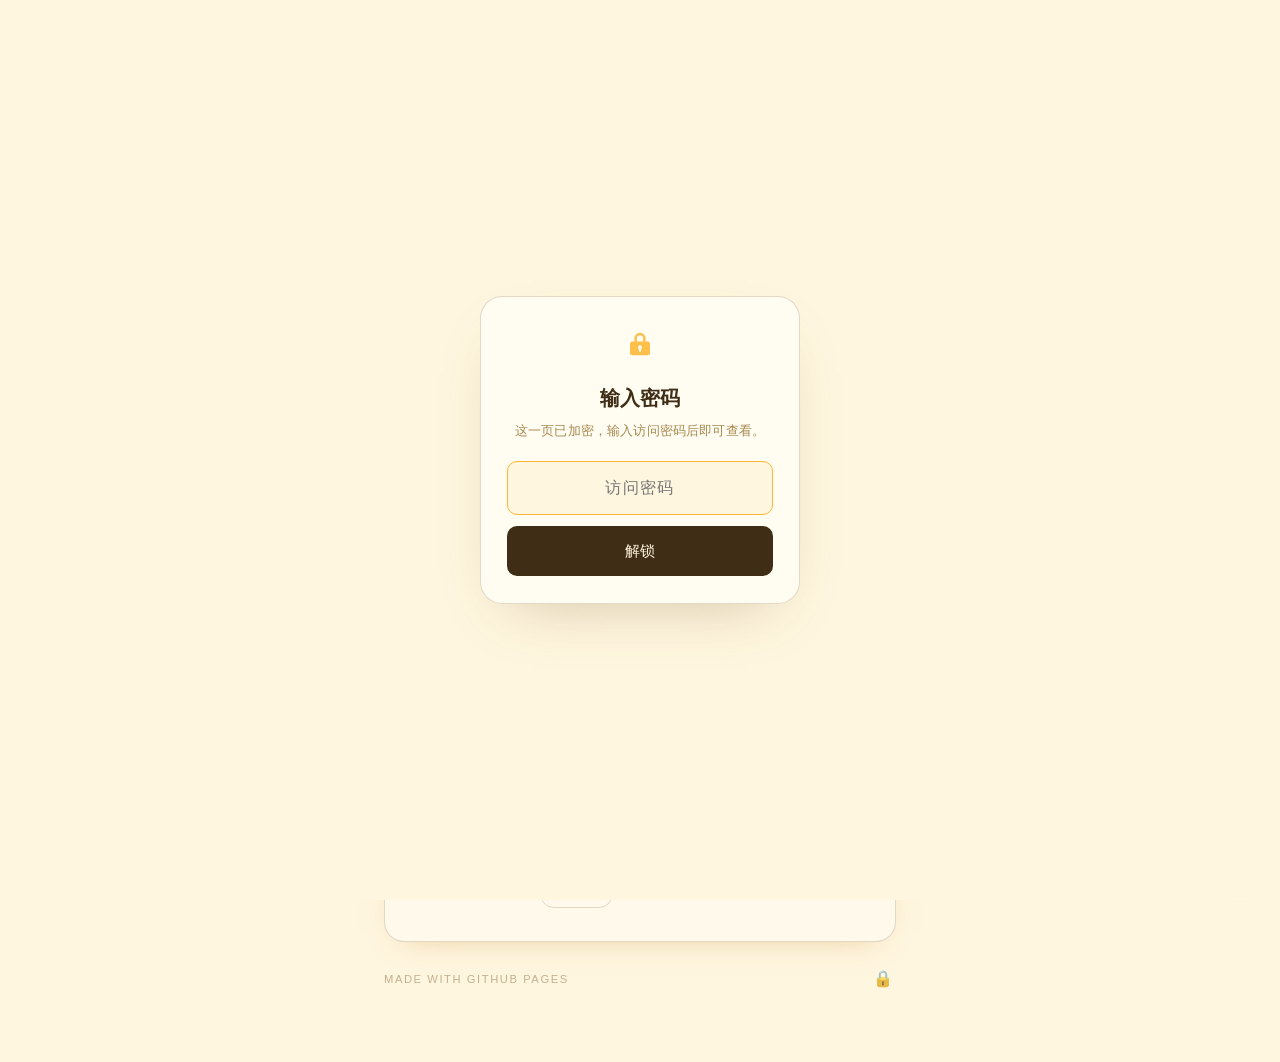
==== milkdragon/index.html @ 5ecb8a27 "页脚签名行加🔒重新上锁按钮" ====
<!doctype html>
<html lang="zh-CN">
<head>
<meta charset="utf-8">
<meta name="viewport" content="width=device-width, initial-scale=1, viewport-fit=cover">
<title>加载中…</title>
<meta name="theme-color" content="#fff1cf">
<meta name="description" content="">
<meta property="og:type" content="website">
<meta property="og:title" content="秋日手记">
<meta property="og:description" content="一些照片，一段声音，和一封写给你的短信。">
<meta property="og:image" content="assets/piggy.jpg">
<meta name="twitter:card" content="summary_large_image">
<link rel="icon" type="image/png" href="assets/favicon.png">
<link rel="stylesheet" href="css/style.css">
</head>
<body>
  <div class="boot-loader" id="bootLoader" aria-hidden="true"><i></i><i></i><i></i></div>

<div class="progress" aria-hidden="true"><i id="progressBar"></i></div>

<article id="app">
  <header class="hero" id="hero">
    <div class="hero__scrim" aria-hidden="true"></div>
    <div class="hero__inner">
      <p class="hero__kicker" id="heroKicker"></p>
      <h1 class="hero__title" id="heroTitle"></h1>
      <p class="hero__sub" id="heroSub"></p>
      <p class="hero__meta" id="heroMeta"></p>
    </div>
    <div class="hero-wave" aria-hidden="true">
      <svg viewBox="0 0 1440 44" preserveAspectRatio="none">
        <path d="M0,22 C240,44 480,0 720,22 C960,44 1200,0 1440,22 L1440,44 L0,44 Z"/>
      </svg>
    </div>
  </header>

  <main class="prose" id="content"></main>

  <footer class="footer">
    <div class="qrbox" id="qrbox" hidden>
      <img id="qrImg" alt="本页二维码" width="132" height="132" loading="lazy">
      <div class="qrbox__text">
        <strong>扫码打开这一页 ✨</strong>
        <span id="qrNote">手机相机对着二维码扫一下即可。</span>
        <button class="copybtn" id="copyBtn" type="button">复制链接</button>
      </div>
    </div>
    <p class="footer__note" id="footerNote"></p>
    <p class="footer__sig">Made with GitHub Pages
      <button class="relock" id="relockBtn" type="button" title="重新上锁" aria-label="重新上锁">🔒</button>
    </p>
  </footer>
</article>

<div class="lightbox" id="lightbox" hidden>
  <button class="lightbox__close" id="lbClose" type="button" aria-label="关闭">×</button>
  <img id="lbImg" alt="">
  <p id="lbCap"></p>
</div>

<button class="to-top" id="toTop" type="button" aria-label="回到顶部">
  <svg viewBox="0 0 24 24" aria-hidden="true">
    <path d="M6 14l6-6 6 6" fill="none" stroke="currentColor" stroke-width="3"
          stroke-linecap="round" stroke-linejoin="round"/>
  </svg>
</button>

<div class="toast" id="toast" hidden></div>

<div class="lock" id="lock" hidden>
  <div class="lock__card" id="lockCard">
    <svg class="lock__icon" viewBox="0 0 24 24" aria-hidden="true">
      <path d="M12 3a4.5 4.5 0 0 0-4.5 4.5V10H6a2 2 0 0 0-2 2v7a2 2 0 0 0 2 2h12a2 2 0 0 0 2-2v-7a2 2 0 0 0-2-2h-1.5V7.5A4.5 4.5 0 0 0 12 3zm-2.5 4.5a2.5 2.5 0 0 1 5 0V10h-5V7.5zM12 13a1.6 1.6 0 0 1 .9 2.92V17.4a.9.9 0 0 1-1.8 0v-1.48A1.6 1.6 0 0 1 12 13z"/>
    </svg>
    <h2 class="lock__title">输入密码</h2>
    <p class="lock__desc">这一页已加密，输入访问密码后即可查看。</p>
    <form id="lockForm">
      <input class="lock__input" id="lockInput" type="password"
             autocomplete="off" inputmode="text" placeholder="访问密码">
      <button class="lock__btn" id="lockBtn" type="submit">解锁</button>
    </form>
    <p class="lock__status" id="lockStatus" hidden></p>
    <p class="lock__err" id="lockErr" hidden></p>
  </div>
</div>

<script src="content.js"></script>
<!-- 本地明文副本：只在本地存在（不上传云端）。云端此文件 404，走加密流程 -->
<script src="content.local.js"></script>
<script src="js/crypto.js"></script>
<script src="js/render.js"></script>
<script>
/* 加载动画保险丝：不管脚本新旧，锁屏出现或内容渲染后必定收起 */
(function () {
  var n = 0;
  var t = setInterval(function () {
    var b = document.getElementById("bootLoader");
    var done = !b || document.querySelector(".lock.is-open") ||
               (document.getElementById("content") && document.getElementById("content").childElementCount > 0);
    if (done || ++n > 20) {
      clearInterval(t);
      if (b) { b.classList.add("is-done"); setTimeout(function () { b.remove(); }, 350); }
    }
  }, 300);
})();
</script>
</body>
</html>
---- milkdragon/css/style.css ----
/* ==========================================================================
   奶龙黄 —— 静态图文音频页样式
   改颜色改这里最上面的变量就够了
   ========================================================================== */

:root {
  --display: "Yuanti SC", "YouYuan", "MiSans", "PingFang SC", "Microsoft YaHei", sans-serif;
  --paper: #fff6df;
  --paper-raise: #fffcf2;
  --ink: #3f2d15;
  --ink-soft: #7a5c30;
  --ink-faint: #a6894f;
  --line: rgba(122, 92, 48, 0.22);
  --accent: #ffb52e;
  --accent-ink: #b47207;
  --serif: "Songti SC", "Noto Serif CJK SC", "Source Han Serif SC", "SimSun", Georgia, serif;
  --sans: -apple-system, BlinkMacSystemFont, "PingFang SC", "Hiragino Sans GB",
          "Microsoft YaHei", "Segoe UI", Roboto, sans-serif;
  --ease: cubic-bezier(0.22, 0.61, 0.36, 1);
}

* { box-sizing: border-box; }

html {
  -webkit-text-size-adjust: 100%;
  scroll-behavior: smooth;
}

body {
  margin: 0;
  background: linear-gradient(180deg, #fff1cf 0%, var(--paper) 260px, var(--paper) 100%);
  color: var(--ink);
  font-family: var(--sans);
  font-size: 17px;
  line-height: 1.85;
  letter-spacing: 0.01em;
  -webkit-font-smoothing: antialiased;
  overflow-x: hidden;
}

img { display: block; max-width: 100%; }
::selection { background: #ffd75e; color: #3f2d15; }

a { color: var(--accent-ink); text-decoration-thickness: 1px; text-underline-offset: 3px; }

/* ---------- 顶部阅读进度 ---------- */
.progress {
  position: fixed;
  inset: 0 0 auto 0;
  height: 3px;
  z-index: 60;
  background: transparent;
  pointer-events: none;
}
.progress i {
  display: block;
  height: 100%;
  width: 100%;
  transform: scaleX(0);
  transform-origin: 0 50%;
  background: #ffc02e;
  border-radius: 2px;
  will-change: transform;
}

/* ---------- 首屏 ---------- */
.hero {
  position: relative;
  isolation: isolate;
  overflow: hidden;
  min-height: 78vh;
  min-height: 78svh;
  display: flex;
  align-items: flex-end;
  background: #c98a1e center / cover no-repeat;
}
.hero__scrim {
  position: absolute;
  inset: 0;
  z-index: -1;
  background:
    linear-gradient(to top, rgba(63, 45, 21, 0.88) 0%, rgba(63, 45, 21, 0.4) 42%, rgba(201, 138, 30, 0.06) 72%, rgba(201, 138, 30, 0.22) 100%);
}
.hero__inner {
  width: 100%;
  max-width: 44rem;
  margin: 0 auto;
  padding: 0 1.35rem calc(4.4rem + env(safe-area-inset-bottom));
  color: #fdfaf5;
}
.hero__kicker {
  margin: 0 0 0.9rem;
  font-size: 0.78rem;
  letter-spacing: 0.22em;
  text-transform: uppercase;
  color: rgba(253, 250, 245, 0.72);
}
.hero__title {
  margin: 0;
  font-family: var(--display);
  text-shadow: 0 2px 4px rgba(30, 20, 8, 0.55), 0 8px 24px rgba(30, 20, 8, 0.45);
  font-size: clamp(2.1rem, 8.4vw, 3.4rem);
  font-weight: 600;
  line-height: 1.22;
  letter-spacing: 0.02em;
  text-wrap: balance;
}
.hero__sub {
  margin: 1rem 0 0;
  font-size: clamp(0.95rem, 3.7vw, 1.12rem);
  line-height: 1.7;
  color: rgba(253, 250, 245, 0.86);
  white-space: pre-line;
  max-width: 26em;
}
.hero__meta {
  margin: 1.5rem 0 0;
  font-size: 0.8rem;
  letter-spacing: 0.09em;
  color: rgba(253, 250, 245, 0.6);
}

.hero-wave {
  position: absolute;
  bottom: -1px;
  left: 0;
  width: 100%;
  z-index: 1;
  pointer-events: none;
}
.hero-wave svg {
  display: block;
  width: 100%;
  height: 42px;
  fill: var(--paper);
}

/* ---------- 正文 ---------- */
.prose {
  max-width: 36rem;
  margin: 0 auto;
  padding: 3.2rem 1.35rem 1rem;
}
.prose > * + * { margin-top: 1.55rem; }

.prose p {
  margin: 0;
  color: var(--ink);
}
.prose p + p { margin-top: 1.15rem; }

.prose h2,
.prose h3 {
  font-family: var(--display);
  font-weight: 600;
  letter-spacing: 0.02em;
  line-height: 1.4;
  margin: 3.1rem 0 0;
}
.prose h2 { font-size: 1.42rem; }
.prose h3 { font-size: 1.16rem; }
.prose h2::before,
.prose h3::before {
  content: "";
  display: block;
  width: 1.5rem;
  height: 1.1rem;
  background: url("data:image/svg+xml,%3Csvg xmlns='http://www.w3.org/2000/svg' viewBox='0 0 32 24'%3E%3Cg fill='%23ffb52e'%3E%3Cellipse cx='16' cy='17' rx='9' ry='6.5'/%3E%3Cellipse cx='5.5' cy='8.5' rx='3' ry='4'/%3E%3Cellipse cx='12.3' cy='5' rx='3' ry='4'/%3E%3Cellipse cx='19.7' cy='5' rx='3' ry='4'/%3E%3Cellipse cx='26.5' cy='8.5' rx='3' ry='4'/%3E%3C/g%3E%3C/svg%3E") no-repeat left bottom / contain;
  margin-bottom: 0.55rem;
}

.prose strong { font-weight: 600; }

/* 列表 / 代码 / 表格（Markdown 生成） */
.prose ul,
.prose ol { margin: 0; padding-left: 1.5em; }
.prose ul { list-style: none; padding-left: 1.7em; }
.prose ul > li { position: relative; }
.prose ul > li::before {
  content: "";
  position: absolute;
  left: -1.6em;
  top: 0.5em;
  width: 1em;
  height: 0.75em;
  background: url("data:image/svg+xml,%3Csvg xmlns='http://www.w3.org/2000/svg' viewBox='0 0 32 24'%3E%3Cg fill='%23ffb52e'%3E%3Cellipse cx='16' cy='17' rx='9' ry='6.5'/%3E%3Cellipse cx='5.5' cy='8.5' rx='3' ry='4'/%3E%3Cellipse cx='12.3' cy='5' rx='3' ry='4'/%3E%3Cellipse cx='19.7' cy='5' rx='3' ry='4'/%3E%3Cellipse cx='26.5' cy='8.5' rx='3' ry='4'/%3E%3C/g%3E%3C/svg%3E") no-repeat left center / contain;
}
.prose li + li { margin-top: 0.35em; }
.prose li > p { margin: 0; }
.prose code {
  font-family: ui-monospace, SFMono-Regular, Menlo, Consolas, monospace;
  font-size: 0.84em;
  background: rgba(122, 92, 48, 0.1);
  padding: 0.15em 0.45em;
  border-radius: 5px;
}
.prose pre {
  margin: 1.4rem 0;
  padding: 1rem 1.1rem;
  overflow-x: auto;
  border: 1px solid var(--line);
  border-radius: 10px;
  background: var(--paper-raise);
  line-height: 1.6;
}
.prose pre code { background: none; padding: 0; font-size: 0.82rem; }
.prose table {
  width: 100%;
  border-collapse: collapse;
  font-size: 0.88rem;
  margin: 1.6rem 0;
}
.prose th,
.prose td {
  border-bottom: 1px solid var(--line);
  padding: 0.5rem 0.6rem;
  text-align: left;
}
.prose th { font-weight: 600; }

/* 引文 */
.block-quote::before {
  content: "\201C";
  display: block;
  font-family: var(--display);
  font-size: 2.4rem;
  line-height: 0.5;
  color: rgba(255, 181, 46, 0.85);
  margin: 0.4rem 0 0.4rem;
}
.block-quote {
  margin: 2.4rem 0;
  padding: 0.2rem 0 0.2rem 1.25rem;
  border-left: 2px solid var(--line);
  font-family: var(--serif);
  font-size: 1.1rem;
  line-height: 1.85;
  color: var(--ink-soft);
}
.block-quote cite {
  display: block;
  margin-top: 0.6rem;
  font-family: var(--sans);
  font-style: normal;
  font-size: 0.82rem;
  color: var(--ink-faint);
}

/* 单图 */
.block-figure { margin: 2.3rem 0; }
.block-figure img {
  width: 100%;
  height: auto;
  border-radius: 12px;
  box-shadow: 0 12px 32px -22px rgba(180, 114, 7, 0.55);
  background: rgba(122, 92, 48, 0.08);
  cursor: zoom-in;
}
.block-figure figcaption {
  margin-top: 0.7rem;
  font-size: 0.78rem;
  line-height: 1.6;
  color: var(--ink-faint);
  text-align: center;
  letter-spacing: 0.02em;
}

/* 图库 */
.block-gallery {
  display: grid;
  grid-template-columns: repeat(2, 1fr);
  gap: 0.45rem;
  margin: 2.3rem 0;
}
.block-gallery a {
  display: block;
  overflow: hidden;
  border-radius: 12px;
  background: rgba(122, 92, 48, 0.08);
  cursor: zoom-in;
}
.block-gallery img {
  width: 100%;
  height: 100%;
  aspect-ratio: 1 / 1;
  object-fit: cover;
  transition: transform 0.55s var(--ease), opacity 0.4s;
}
.block-gallery a:hover img { transform: scale(1.035); }
.block-gallery a:nth-child(odd):last-child {
  grid-column: 1 / -1;
}
.block-gallery a:nth-child(odd):last-child img { aspect-ratio: 16 / 9; }

/* 音频 */
.block-audio { margin: 2.3rem 0; display: grid; gap: 0.6rem; }
.audio-item {
  display: flex;
  align-items: center;
  gap: 0.85rem;
  padding: 0.85rem 1rem;
  border: 1px solid var(--line);
  border-radius: 20px;
  background: var(--paper-raise);
  box-shadow: 0 10px 30px -20px rgba(180, 114, 7, 0.5);
  transition: border-color 0.3s, box-shadow 0.3s;
}
.audio-item.is-playing {
  border-color: rgba(255, 181, 46, 0.6);
  box-shadow: 0 6px 22px -14px rgba(180, 114, 7, 0.55);
}
.audio-btn {
  flex: 0 0 auto;
  width: 2.6rem;
  height: 2.6rem;
  display: grid;
  place-items: center;
  border: 0;
  border-radius: 50%;
  background: #ffc02e; /* 亮琥珀，与二维码同色 */
  color: #3f2d15;
  cursor: pointer;
  transition: background 0.25s, transform 0.18s var(--ease);
  -webkit-tap-highlight-color: transparent;
}
.audio-btn:active { transform: scale(0.94); }
.audio-item.is-playing .audio-btn { background: var(--accent); color: #3f2d15; animation: btn-bounce 0.85s ease-in-out infinite; }
@keyframes btn-bounce {
  0%, 100% { transform: scale(1); }
  50% { transform: scale(1.14); }
}
.audio-btn svg { width: 17px; height: 17px; fill: currentColor; }

.audio-main { flex: 1 1 auto; min-width: 0; }
.audio-title {
  font-size: 0.95rem;
  line-height: 1.45;
  font-weight: 500;
  white-space: nowrap;
  overflow: hidden;
  text-overflow: ellipsis;
}
.audio-desc {
  margin-top: 0.15rem;
  font-size: 0.78rem;
  line-height: 1.5;
  color: var(--ink-faint);
}
.audio-bar {
  position: relative;
  margin-top: 0.55rem;
  height: 18px;
  display: flex;
  align-items: center;
  cursor: pointer;
  touch-action: none;
}
.audio-bar::before {
  content: "";
  position: absolute;
  inset: 50% 0 auto 0;
  height: 3px;
  margin-top: -1.5px;
  border-radius: 2px;
  background: rgba(122, 92, 48, 0.18);
}
.audio-fill {
  position: relative;
  height: 3px;
  width: 0;
  border-radius: 2px;
  background: var(--ink);
  transition: width 0.1s linear;
}
.audio-item.is-playing .audio-fill { background: var(--accent); }
.audio-fill::after {
  content: "";
  position: absolute;
  right: -4px;
  top: 50%;
  width: 8px;
  height: 8px;
  margin-top: -4px;
  border-radius: 50%;
  background: inherit;
  opacity: 0;
  transition: opacity 0.2s;
}
.audio-item.is-playing .audio-fill::after,
.audio-item.is-dragging .audio-fill::after { opacity: 1; }
.audio-time {
  flex: 0 0 auto;
  font-size: 0.72rem;
  font-variant-numeric: tabular-nums;
  color: var(--ink-faint);
  letter-spacing: 0.02em;
}

/* 分隔（Markdown 的 <hr> 与旧版块流都覆盖） */
.prose hr,
.block-hr {
  margin: 3.4rem auto;
  width: 4rem;
  height: 2px;
  border: 0;
  border-radius: 1px;
  background: rgba(255, 181, 46, 0.55);
}

/* 底部按钮 */
.block-links {
  display: flex;
  flex-wrap: wrap;
  gap: 0.55rem;
  margin: 2.2rem 0;
}
.block-links a {
  display: inline-block;
  padding: 0.55rem 1.05rem;
  border: 1px solid var(--line);
  border-radius: 999px;
  font-size: 0.86rem;
  color: var(--ink);
  text-decoration: none;
  transition: border-color 0.25s, background 0.25s;
}
.block-links a:hover { border-color: var(--accent); color: var(--accent-ink); }

/* ---------- 页脚 ---------- */
.footer {
  max-width: 36rem;
  margin: 2.5rem auto 0;
  padding: 1.5rem 1.35rem calc(3.5rem + env(safe-area-inset-bottom));
}
.qrbox {
  display: flex;
  align-items: center;
  gap: 1.1rem;
  padding: 1.1rem;
  border: 1px solid var(--line);
  border-radius: 20px;
  background: #fff9ec; /* 与二维码底色一致，直接融合 */
  box-shadow: 0 10px 30px -20px rgba(180, 114, 7, 0.5);
}
.qrbox img {
  flex: 0 0 auto;
  width: 104px;
  height: 104px;
  border-radius: 0; /* 底色相同，无需圆角描边 */
  background: transparent;
}
.qrbox__text {
  display: flex;
  flex-direction: column;
  gap: 0.3rem;
  min-width: 0;
}
.qrbox__text strong { font-size: 0.95rem; font-weight: 600; }
.qrbox__text span { font-size: 0.78rem; line-height: 1.5; color: var(--ink-faint); }
.copybtn {
  align-self: flex-start;
  margin-top: 0.25rem;
  padding: 0.3rem 0.7rem;
  border: 1px solid var(--line);
  border-radius: 999px;
  background: transparent;
  color: var(--ink-soft);
  font-size: 0.76rem;
  font-family: inherit;
  cursor: pointer;
}
.copybtn:hover { border-color: var(--accent); color: var(--accent-ink); }

.footer__note {
  margin: 1.4rem 0 0;
  font-size: 0.8rem;
  line-height: 1.7;
  color: var(--ink-faint);
}
.footer__sig {
  margin: 1.6rem 0 0;
  font-size: 0.7rem;
  letter-spacing: 0.14em;
  text-transform: uppercase;
  color: rgba(122, 92, 48, 0.45);
  display: flex;
  align-items: center;
  justify-content: space-between;
}
.relock {
  border: 0;
  background: none;
  padding: 0.2rem;
  font-size: 1rem;
  line-height: 1;
  cursor: pointer;
  opacity: 0.75;
  transition: opacity 0.2s, transform 0.15s;
  -webkit-tap-highlight-color: transparent;
}
.relock:hover { opacity: 1; }
.relock:active { transform: scale(0.85); }

/* ---------- 大图查看 ---------- */
.lightbox {
  position: fixed;
  inset: 0;
  z-index: 100;
  display: flex;
  flex-direction: column;
  align-items: center;
  justify-content: center;
  gap: 1rem;
  padding: 1.25rem;
  background: rgba(46, 32, 14, 0.94);
  -webkit-backdrop-filter: blur(6px);
  backdrop-filter: blur(6px);
  opacity: 0;
  transition: opacity 0.25s;
}
.lightbox[hidden] { display: none; }
.lightbox.is-open { opacity: 1; }
.lightbox img {
  max-width: 100%;
  max-height: 82vh;
  object-fit: contain;
  border-radius: 2px;
  transform: scale(0.97);
  transition: transform 0.28s var(--ease);
}
.lightbox.is-open img { transform: scale(1); }
.lightbox p {
  margin: 0;
  font-size: 0.8rem;
  color: rgba(255, 255, 255, 0.62);
  text-align: center;
}
.lightbox__close {
  position: absolute;
  top: max(0.9rem, env(safe-area-inset-top));
  right: 0.9rem;
  width: 3rem;
  height: 3rem;
  border: 0;
  border-radius: 50%;
  background: #ffc02e;
  color: #3f2d15;
  font-size: 1.8rem;
  font-weight: 700;
  line-height: 1;
  cursor: pointer;
  box-shadow: 0 8px 22px -8px rgba(0, 0, 0, 0.4);
  transition: transform 0.15s;
}
.lightbox__close:active { transform: scale(0.9); }

/* ---------- 滚动条（桌面） ---------- */
@media (pointer: fine) {
  ::-webkit-scrollbar { width: 10px; }
  ::-webkit-scrollbar-thumb {
    background: #ffc02e;
    border-radius: 6px;
    border: 2px solid var(--paper);
  }
  ::-webkit-scrollbar-track { background: transparent; }
}

/* ---------- 返回顶部 ---------- */
.to-top {
  position: fixed;
  right: 1rem;
  bottom: calc(1.3rem + env(safe-area-inset-bottom));
  z-index: 90;
  width: 2.9rem;
  height: 2.9rem;
  border: 0;
  border-radius: 50%;
  background: #ffd75e; /* 柔和亮黄，介于琥珀和奶白之间 */
  color: #a8720f; /* 深琥珀箭头，看得清又不硬 */
  box-shadow: 0 8px 24px -12px rgba(180, 114, 7, 0.55);
  transition: opacity 0.3s, transform 0.3s var(--ease), background 0.3s;
}
.to-top:active { transform: scale(0.92); }
  display: grid;
  place-items: center;
  cursor: pointer;
  opacity: 0;
  transform: translateY(12px);
  pointer-events: none;
  transition: opacity 0.3s, transform 0.3s var(--ease);
  -webkit-tap-highlight-color: transparent;
}
.to-top.is-show { opacity: 1; transform: none; pointer-events: auto; }
.to-top svg { width: 1.5rem; height: 1.5rem; }

/* ---------- toast ---------- */
.toast {
  position: fixed;
  left: 50%;
  bottom: calc(1.6rem + env(safe-area-inset-bottom));
  z-index: 120;
  transform: translate(-50%, 0.6rem);
  padding: 0.5rem 1rem;
  border-radius: 999px;
  background: rgba(63, 45, 21, 0.94);
  color: #fdfaf5;
  font-size: 0.8rem;
  opacity: 0;
  transition: opacity 0.25s, transform 0.25s var(--ease);
  pointer-events: none;
}
.toast[hidden] { display: none; }
.toast.is-on { opacity: 1; transform: translate(-50%, 0); }

/* ---------- 加密锁屏 ---------- */
.lock {
  position: fixed;
  inset: 0;
  z-index: 200;
  display: flex;
  align-items: center;
  justify-content: center;
  padding: 1.25rem;
  background: var(--paper);
  opacity: 0;
  transition: opacity 0.3s;
}
.lock[hidden] { display: none; }
.lock.is-open { opacity: 1; }
.lock__card {
  width: min(100%, 20rem);
  padding: 2rem 1.6rem 1.7rem;
  border: 1px solid var(--line);
  border-radius: 22px;
  background: var(--paper-raise);
  box-shadow: 0 24px 60px -32px rgba(122, 92, 48, 0.4);
  text-align: center;
}
.lock__card.is-shake { animation: lockshake 0.4s; }
@keyframes lockshake {
  20% { transform: translateX(-7px); }
  40% { transform: translateX(6px); }
  60% { transform: translateX(-4px); }
  80% { transform: translateX(2px); }
}
.lock__icon { width: 30px; height: 30px; fill: var(--accent); opacity: 0.85; }
.lock__title {
  margin: 0.7rem 0 0.2rem;
  font-family: var(--display);
  font-size: 1.25rem;
  font-weight: 600;
}
.lock__desc {
  margin: 0 0 1.2rem;
  font-size: 0.82rem;
  line-height: 1.6;
  color: var(--ink-faint);
}
.lock__input {
  width: 100%;
  padding: 0.7rem 0.9rem;
  border: 1px solid var(--line);
  border-radius: 10px;
  background: var(--paper);
  color: var(--ink);
  font: inherit;
  font-size: 1rem;
  text-align: center;
  letter-spacing: 0.08em;
  outline: none;
  transition: border-color 0.2s;
}
.lock__input:focus { border-color: var(--accent); }
.lock__btn {
  width: 100%;
  margin-top: 0.7rem;
  padding: 0.7rem;
  border: 0;
  border-radius: 10px;
  background: var(--ink);
  color: var(--paper);
  font: inherit;
  font-size: 0.95rem;
  cursor: pointer;
  transition: background 0.2s, opacity 0.2s;
}
.lock__btn:hover { background: var(--accent); }
.lock__btn:disabled { opacity: 0.55; cursor: default; }
.lock__status {
  margin: 0.9rem 0 0;
  font-size: 0.76rem;
  color: var(--ink-faint);
  font-variant-numeric: tabular-nums;
}
.lock__err {
  margin: 0.7rem 0 0;
  font-size: 0.78rem;
  color: var(--accent-ink);
}
.lock__err.is-bad { font-weight: 500; }

/* ---------- 加载动画 ---------- */
.boot-loader {
  position: fixed;
  inset: 0;
  z-index: 200;
  display: flex;
  align-items: center;
  justify-content: center;
  gap: 0.55rem;
  background: var(--paper);
}
.boot-loader i {
  width: 0.8rem;
  height: 0.8rem;
  border-radius: 50%;
  background: #ffc02e;
  animation: boot-bounce 0.7s ease-in-out infinite;
}
.boot-loader i:nth-child(2) { animation-delay: 0.12s; }
.boot-loader i:nth-child(3) { animation-delay: 0.24s; }
@keyframes boot-bounce {
  0%, 100% { transform: translateY(0); opacity: 0.55; }
  50% { transform: translateY(-10px); opacity: 1; }
}
.boot-loader.is-done { opacity: 0; pointer-events: none; transition: opacity 0.3s; }

/* ---------- 触摸反馈 ---------- */
.audio-item,
.block-links a,
.qrbox {
  transition: transform 0.15s;
}
.audio-item:active,
.block-links a:active,
.qrbox:active { transform: scale(0.98); }

/* ---------- 图片淡入 ---------- */
.prose img { opacity: 0; transition: opacity 0.5s; }
.prose img.is-loaded { opacity: 1; }

/* ---------- 进场动画 ---------- */
.reveal {
  opacity: 0;
  transform: translateY(14px);
  transition: opacity 0.7s var(--ease), transform 0.7s var(--ease);
}
.reveal.is-in {
  opacity: 1;
  transform: none;
}

@media (prefers-reduced-motion: reduce) {
  html { scroll-behavior: auto; }
  .reveal { opacity: 1; transform: none; transition: none; }
  .prose img { opacity: 1; transition: none; }
  .boot-loader i, .audio-btn { animation: none; }
  .lightbox, .lightbox img { transition: none; }
}

/* ---------- 大屏 ---------- */
@media (min-width: 700px) {
  body { font-size: 17.5px; }
  .hero { min-height: 62vh; }
  .hero__inner { padding: 0 2rem 4.8rem; }
  .prose { padding: 4.2rem 2rem 1rem; }
  .footer { padding: 2rem 2rem 4.5rem; }
  .block-gallery { grid-template-columns: repeat(3, 1fr); }
  .block-gallery a:nth-child(odd):last-child { grid-column: auto; }
  .block-gallery a:nth-child(odd):last-child img { aspect-ratio: 1 / 1; }
  /* 3 列时最后一张独占更耐看 */
  .block-gallery a:last-child:nth-child(3n + 1) { grid-column: 1 / -1; }
  .block-gallery a:last-child:nth-child(3n + 1) img { aspect-ratio: 21 / 9; }
  .qrbox img { width: 120px; height: 120px; }
}

@media (min-width: 1024px) {
  .hero { min-height: 70vh; }
  .hero__title { font-size: 3.6rem; }
}
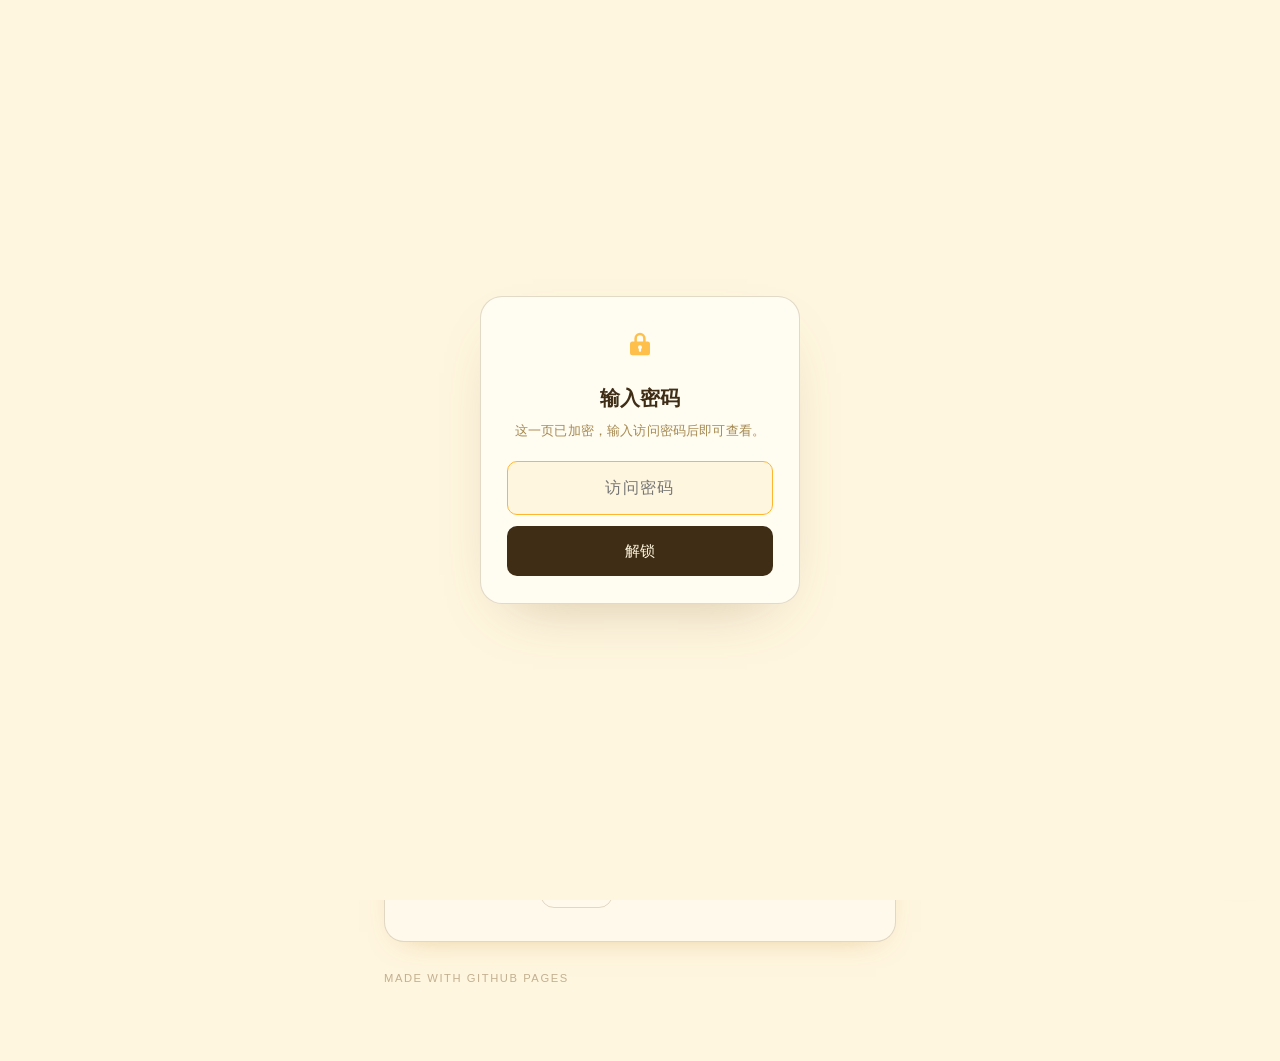
==== commit 0afd12ce: "锁按钮仅加密模式显示" ====
--- a/milkdragon/index.html
+++ b/milkdragon/index.html
@@ -48,7 +48,7 @@
     </div>
     <p class="footer__note" id="footerNote"></p>
     <p class="footer__sig">Made with GitHub Pages
-      <button class="relock" id="relockBtn" type="button" title="重新上锁" aria-label="重新上锁">🔒</button>
+      <button class="relock" id="relockBtn" type="button" hidden title="重新上锁" aria-label="重新上锁">🔒</button>
     </p>
   </footer>
 </article>
--- a/milkdragon/css/style.css
+++ b/milkdragon/css/style.css
@@ -498,6 +498,7 @@
   transition: opacity 0.2s, transform 0.15s;
   -webkit-tap-highlight-color: transparent;
 }
+.relock[hidden] { display: none; }
 .relock:hover { opacity: 1; }
 .relock:active { transform: scale(0.85); }
 
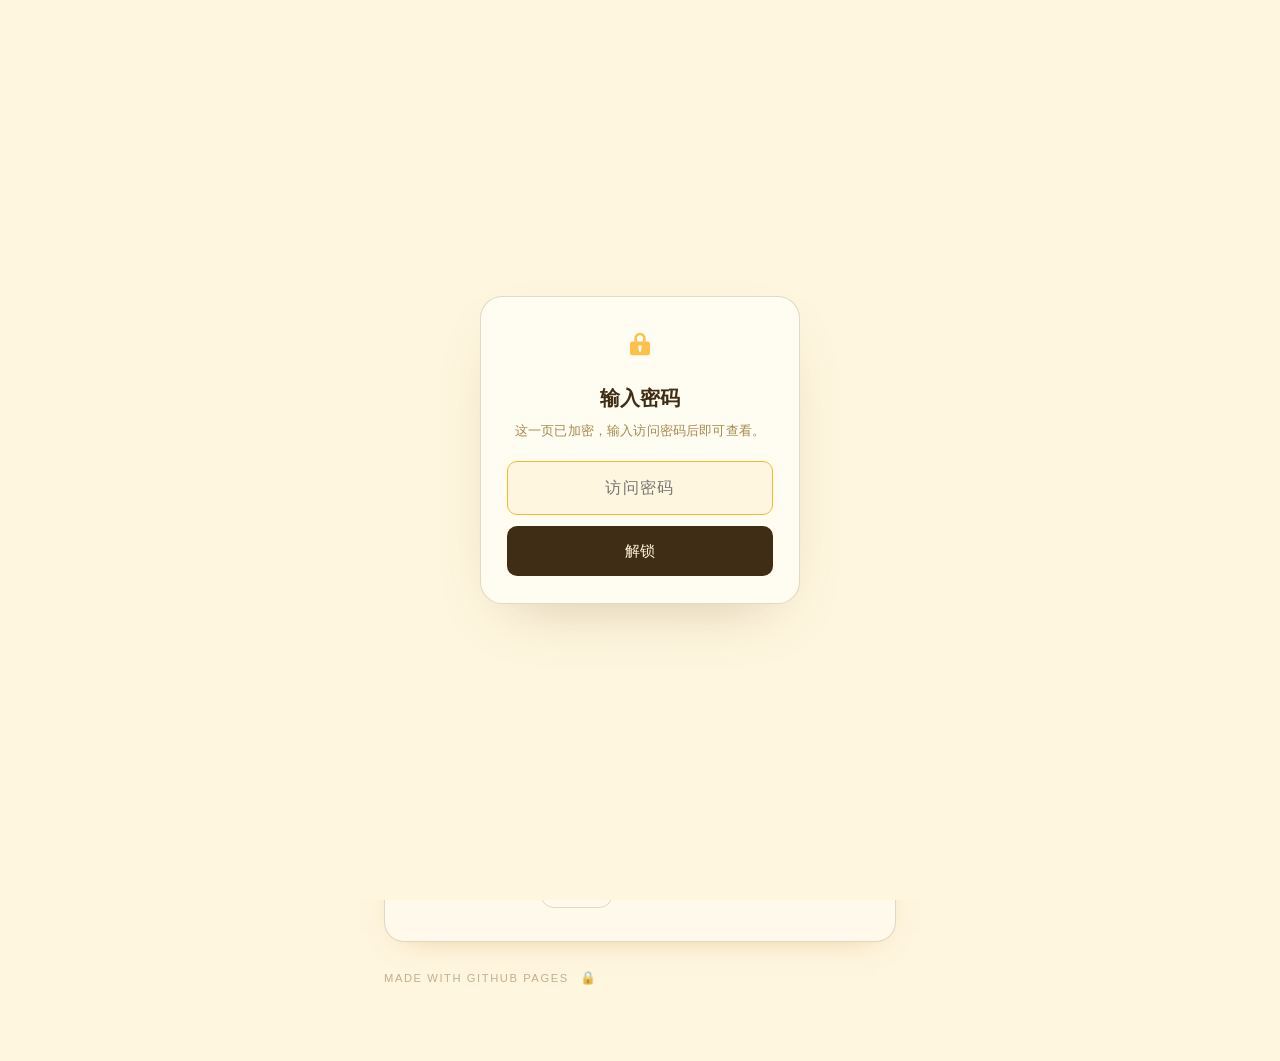
==== commit cdf0b205: "锁屏状态文字彻底清除（CSS+JS 双保险）+ 静态资源加版本号破缓存" ====
--- a/milkdragon/index.html
+++ b/milkdragon/index.html
@@ -12,7 +12,7 @@
 <meta property="og:image" content="assets/piggy.jpg">
 <meta name="twitter:card" content="summary_large_image">
 <link rel="icon" type="image/png" href="assets/favicon.png">
-<link rel="stylesheet" href="css/style.css">
+<link rel="stylesheet" href="css/style.css?v=2">
 </head>
 <body>
   <div class="boot-loader" id="bootLoader" aria-hidden="true"><i></i><i></i><i></i></div>
@@ -85,11 +85,11 @@
   </div>
 </div>
 
-<script src="content.js"></script>
+<script src="content.js?v=2"></script>
 <!-- 本地明文副本：只在本地存在（不上传云端）。云端此文件 404，走加密流程 -->
-<script src="content.local.js"></script>
-<script src="js/crypto.js"></script>
-<script src="js/render.js"></script>
+<script src="content.local.js?v=2"></script>
+<script src="js/crypto.js?v=2"></script>
+<script src="js/render.js?v=2"></script>
 <script>
 /* 加载动画保险丝：不管脚本新旧，锁屏出现或内容渲染后必定收起 */
 (function () {
--- a/milkdragon/css/style.css
+++ b/milkdragon/css/style.css
@@ -483,15 +483,14 @@
   letter-spacing: 0.14em;
   text-transform: uppercase;
   color: rgba(122, 92, 48, 0.45);
-  display: flex;
-  align-items: center;
-  justify-content: space-between;
 }
 .relock {
   border: 0;
   background: none;
-  padding: 0.2rem;
-  font-size: 1rem;
+  margin-left: 0.3rem;
+  padding: 0.1rem;
+  vertical-align: 0;
+  font-size: 0.8rem;
   line-height: 1;
   cursor: pointer;
   opacity: 0.75;
@@ -687,6 +686,8 @@
 }
 .lock__btn:hover { background: var(--accent); }
 .lock__btn:disabled { opacity: 0.55; cursor: default; }
+.lock__status[hidden],
+.lock__status:empty { display: none; }
 .lock__status {
   margin: 0.9rem 0 0;
   font-size: 0.76rem;
